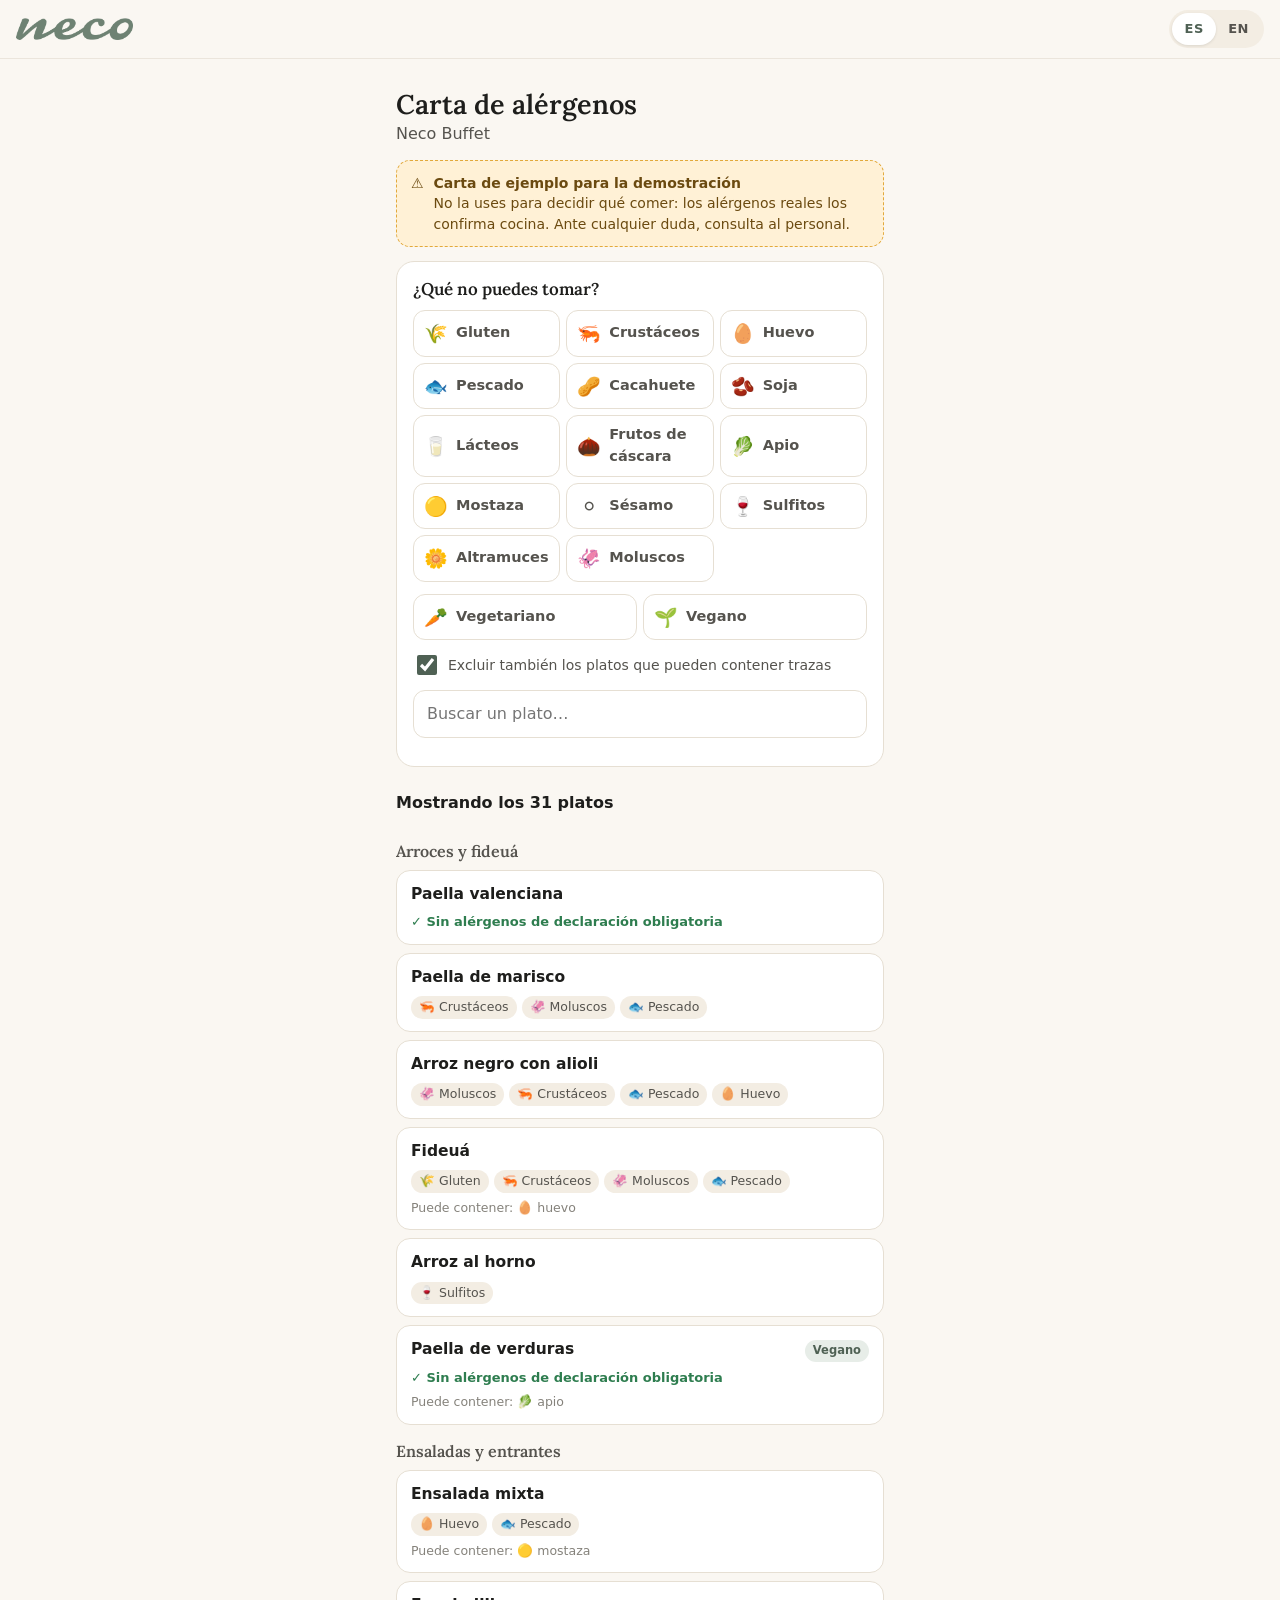
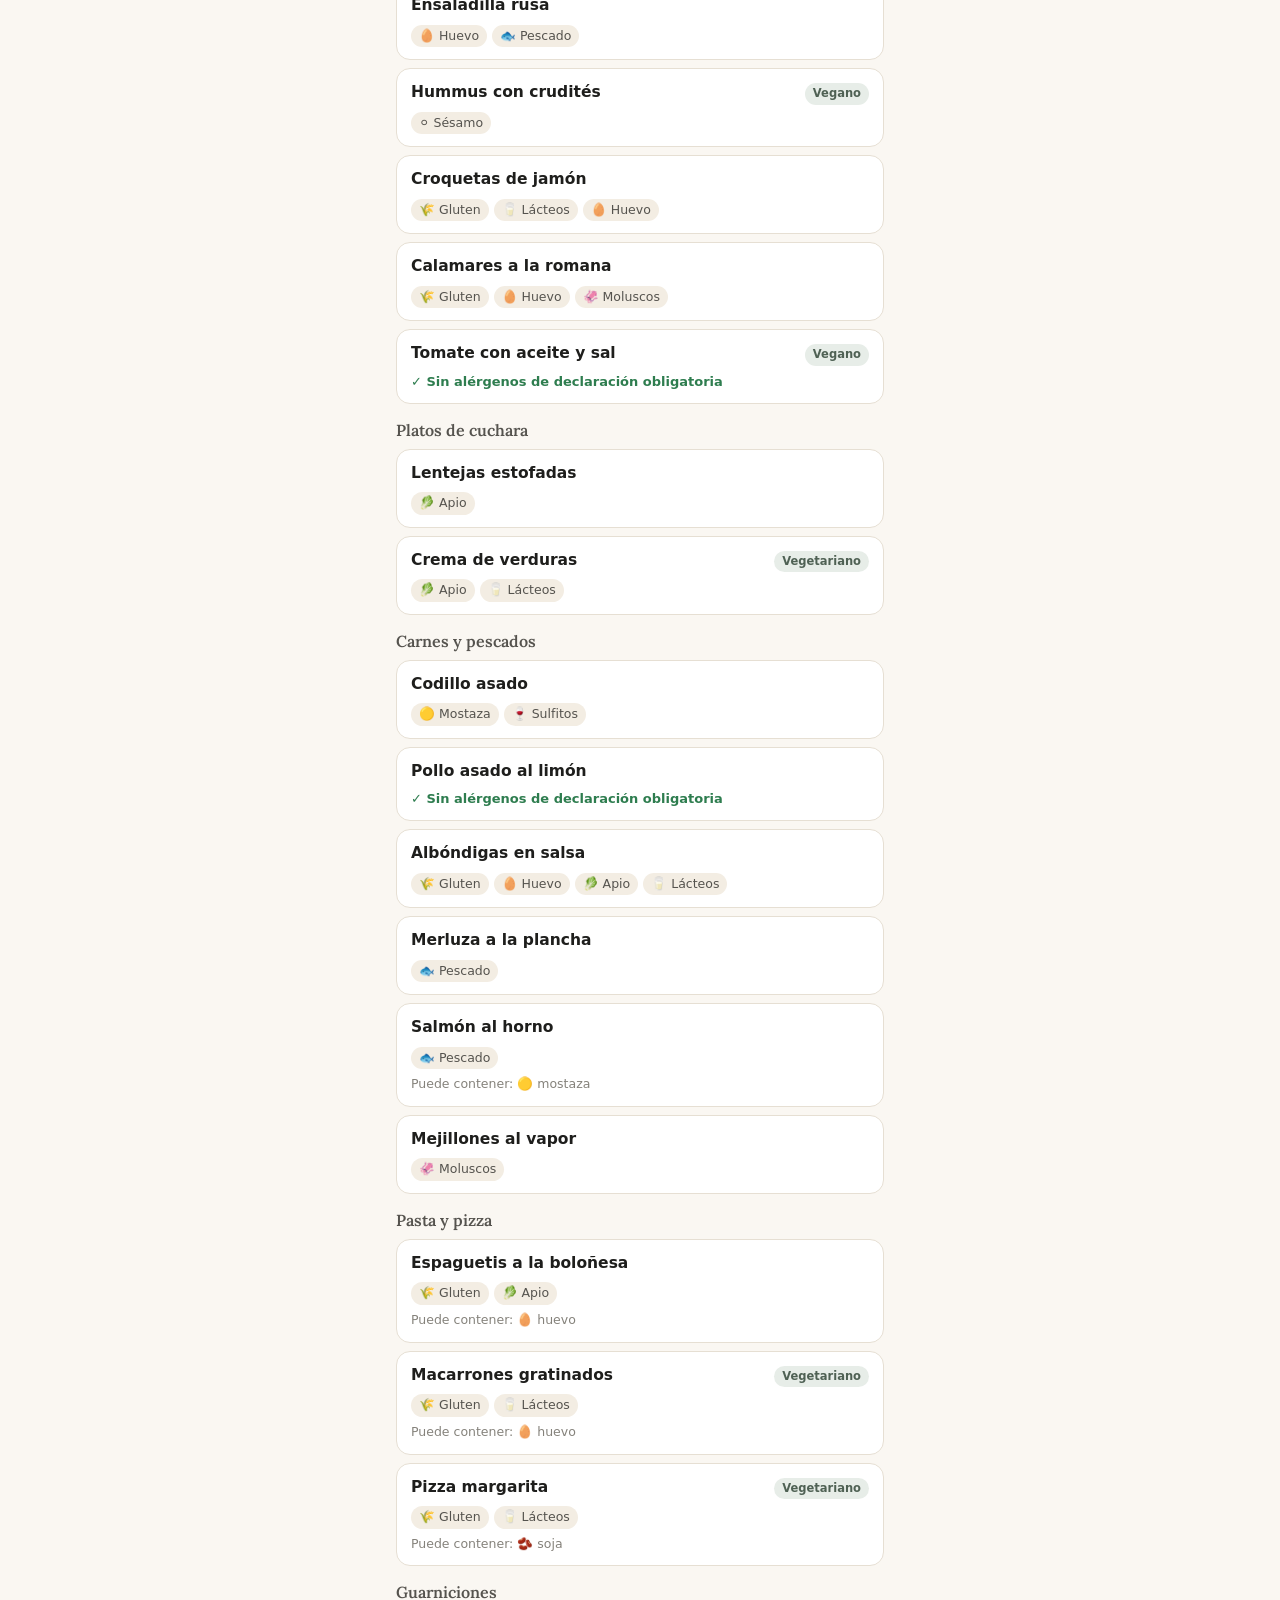
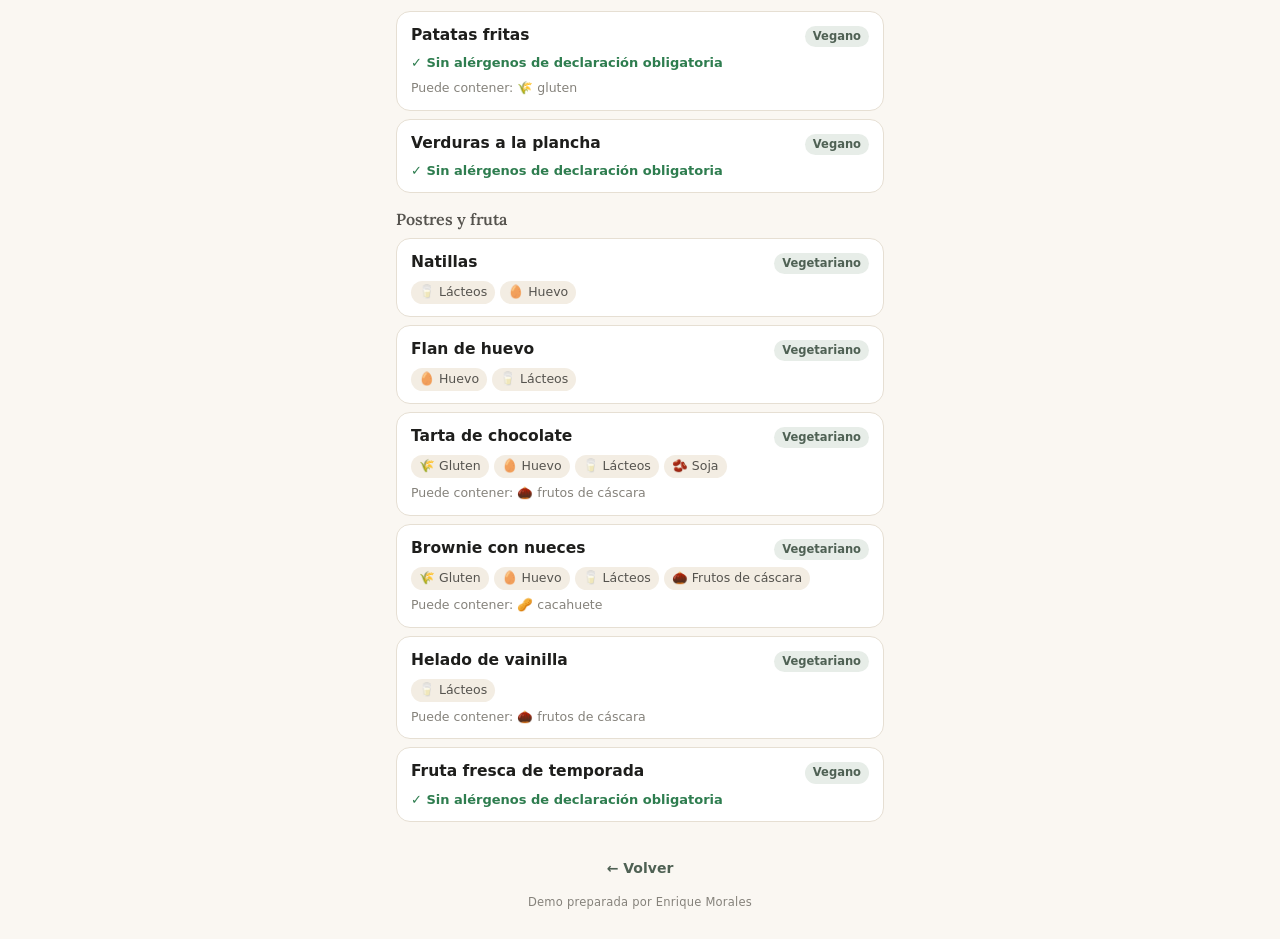
==== alergenos.html @ 59d9a333 "Panel KPI ampliado, contador real, informe mensual y carta de alérgenos - Panel: prioridades automát" ====
<!doctype html>
<html lang="es">
<head>
  <meta charset="utf-8">
  <meta name="viewport" content="width=device-width, initial-scale=1, viewport-fit=cover">
  <meta name="robots" content="noindex, nofollow">
  <meta name="color-scheme" content="light">
  <meta name="theme-color" content="#FAF7F2">
  <title>Neco Buffet · Alérgenos</title>
  <link rel="icon" type="image/png" href="img/favicon.png">
  <link rel="apple-touch-icon" href="img/apple-touch-icon.png">
  <link rel="preconnect" href="https://fonts.googleapis.com">
  <link rel="preconnect" href="https://fonts.gstatic.com" crossorigin>
  <link rel="stylesheet" href="https://fonts.googleapis.com/css2?family=Lora:ital,wght@0,500;0,600;1,500&display=swap">
  <link rel="stylesheet" href="css/estilos.css?v=10">
  <style>
    .al-cab h1 { font: 600 27px/1.15 var(--serif); margin: 6px 0 2px; }
    .al-cab p { margin: 0; color: var(--tinta-2); }
    .aviso-al { display: flex; gap: 10px; margin: 14px 0; padding: 12px 14px; border-radius: 14px; font-size: 14px; line-height: 1.45; }
    .aviso-al.ej { background: #FFF1D6; color: #6B4A10; border: 1.5px dashed #E2A93B; }
    .aviso-al.ok { background: var(--verde-claro); color: var(--verde-osc); }
    .aviso-al b { display: block; }
    .bloque-f { background: var(--papel); border: 1px solid var(--borde); border-radius: var(--radio); padding: 16px; margin-bottom: 14px; }
    .bloque-f h2 { font: 600 17px/1.3 var(--serif); margin: 0 0 10px; }
    .al-chips { display: grid; grid-template-columns: repeat(2, 1fr); gap: 6px; }
    .al-chip {
      display: flex; align-items: center; gap: 8px; min-height: 44px; padding: 8px 10px; border-radius: 12px;
      border: 1.5px solid var(--borde); background: var(--papel); font-size: 14.5px; font-weight: 600; color: var(--tinta-2); cursor: pointer; text-align: left;
    }
    .al-chip .ico { font-size: 19px; width: 24px; text-align: center; flex: none; }
    .al-chip[aria-pressed="true"] { background: #FBEDE6; border-color: var(--terracota); color: #8E3A1E; }
    .al-chip[aria-pressed="true"]::after { content: "✕"; margin-left: auto; font-size: 13px; }
    .dietas { display: flex; gap: 6px; margin-top: 12px; flex-wrap: wrap; }
    .dietas .al-chip { flex: 1; min-width: 130px; }
    .dietas .al-chip[aria-pressed="true"] { background: var(--verde-claro); border-color: var(--verde); color: var(--verde-osc); }
    .dietas .al-chip[aria-pressed="true"]::after { content: "✓"; }
    .opc { display: flex; align-items: center; gap: 8px; margin-top: 12px; font-size: 14px; color: var(--tinta-2); }
    .opc input { width: 20px; height: 20px; accent-color: var(--verde-osc); }
    .buscar { margin-top: 12px; }
    .resumen { position: sticky; top: 52px; z-index: 5; margin: 0 -16px 10px; padding: 10px 16px; background: rgba(250,247,242,.95); backdrop-filter: blur(8px); -webkit-backdrop-filter: blur(8px); font-weight: 700; display: flex; justify-content: space-between; align-items: center; gap: 10px; }
    .resumen button { border: 0; background: none; color: var(--verde-osc); font-weight: 700; font-size: 14px; cursor: pointer; padding: 6px 0; }
    .cat-al { margin: 16px 0 8px; font: 600 16px/1.3 var(--serif); color: var(--tinta-2); }
    .plato { background: var(--papel); border: 1px solid var(--borde); border-radius: 14px; padding: 12px 14px; margin-bottom: 8px; }
    .plato-cab { display: flex; justify-content: space-between; gap: 10px; align-items: baseline; }
    .plato-cab strong { font-size: 15.5px; }
    .dieta-tag { flex: none; font-size: 11.5px; font-weight: 700; padding: 2px 8px; border-radius: 999px; background: var(--verde-claro); color: var(--verde-osc); }
    .al-lista { display: flex; flex-wrap: wrap; gap: 5px; margin-top: 7px; }
    .al-lista span { display: inline-flex; align-items: center; gap: 4px; padding: 2px 8px; border-radius: 999px; background: var(--crema-2); font-size: 12.5px; color: var(--tinta-2); }
    .al-lista span.choca { background: #FBEDE6; color: #8E3A1E; font-weight: 700; }
    .sin-al { margin-top: 6px; font-size: 13px; color: var(--ok); font-weight: 600; }
    .trazas { margin-top: 6px; font-size: 12.5px; color: var(--tinta-3); }
    details.no-aptos { margin-top: 18px; }
    details.no-aptos summary { cursor: pointer; font-weight: 700; color: var(--tinta-2); padding: 10px 0; }
    details.no-aptos .plato { opacity: .75; }
    .motivo { margin-top: 5px; font-size: 13px; color: #8E3A1E; font-weight: 600; }
    .vacio { text-align: center; color: var(--tinta-3); padding: 20px; }
    @media (min-width: 560px) { .al-chips { grid-template-columns: repeat(3, 1fr); } }
  </style>
</head>
<body>
  <header class="barra">
    <a class="barra-logo" id="volver-logo" href="./" aria-label="Neco Buffet"><img src="img/logo-neco.png" alt="Neco Buffet" width="94" height="18"></a>
    <div class="idioma" role="group" aria-label="Idioma / Language">
      <button type="button" data-lang="es" aria-pressed="true">ES</button>
      <button type="button" data-lang="en" aria-pressed="false">EN</button>
    </div>
  </header>
  <main class="contenido" id="al"></main>
  <footer class="pie"><a id="volver" href="./"></a><p id="pie-texto"></p></footer>

  <script src="config.js?v=10"></script>
  <script src="js/comun.js?v=10"></script>
  <script src="js/carta.js?v=10"></script>
  <script>
  (function () {
    var C = window.CONFIG, K = window.CARTA, N = window.NECO;
    var p = new URLSearchParams(location.search);
    var localId = C.locales[p.get("local")] ? p.get("local") : null;
    var LS = "neco-alergenos";
    var T = {
      es: { titulo: "Carta de alérgenos", que: "¿Qué no puedes tomar?", dieta: "Dieta", veg: "Vegetariano", vegano: "Vegano",
        trazas: "Excluir también los platos que pueden contener trazas", buscar: "Buscar un plato…", aptos: "Puedes tomar {n} de {t} platos",
        todos: "Mostrando los {t} platos", limpiar: "Quitar filtros", noAptos: "No aptos para ti ({n})", contiene: "Contiene", puede: "Puede contener",
        sin: "Sin alérgenos de declaración obligatoria", motivo: "No apto: ", ejT: "Carta de ejemplo para la demostración",
        ejX: "No la uses para decidir qué comer: los alérgenos reales los confirma cocina. Ante cualquier duda, consulta al personal.",
        okT: "Revisada por cocina el {f}", okX: "La oferta del buffet cambia cada día. Ante cualquier duda, consulta al personal antes de servirte.",
        volver: "Volver", ninguno: "Ningún plato coincide con la búsqueda.", vegTag: "Vegetariano", veganoTag: "Vegano", dietaNo: "no es " },
      en: { titulo: "Allergen menu", que: "What can't you eat?", dieta: "Diet", veg: "Vegetarian", vegano: "Vegan",
        trazas: "Also exclude dishes that may contain traces", buscar: "Search a dish…", aptos: "You can have {n} of {t} dishes",
        todos: "Showing all {t} dishes", limpiar: "Clear filters", noAptos: "Not suitable for you ({n})", contiene: "Contains", puede: "May contain",
        sin: "No declarable allergens", motivo: "Not suitable: ", ejT: "Example menu for the demo",
        ejX: "Do not use it to decide what to eat: the kitchen confirms the real allergens. If in doubt, please ask our staff.",
        okT: "Checked by the kitchen on {f}", okX: "The buffet changes every day. If in doubt, please ask our staff before serving yourself.",
        volver: "Back", ninguno: "No dish matches your search.", vegTag: "Vegetarian", veganoTag: "Vegan", dietaNo: "not " },
    };
    var lang = p.get("lang") === "en" || p.get("lang") === "es" ? p.get("lang") : (function () { try { return localStorage.getItem("neco-lang") || "es"; } catch (e) { return "es"; } })();
    var sel = leer(), dieta = "", conTrazas = true, texto = "";
    function leer() { try { return JSON.parse(localStorage.getItem(LS) || "[]"); } catch (e) { return []; } }
    function guardar() { try { localStorage.setItem(LS, JSON.stringify(sel)); } catch (e) {} }
    function t(k, v) { return N.fmt(T[lang][k], v); }
    function nom(o) { return o[lang] || o.es; }
    function esc(s) { return String(s).replace(/[&<>"]/g, function (c) { return { "&": "&amp;", "<": "&lt;", ">": "&gt;", '"': "&quot;" }[c]; }); }

    var platos = K.platos.filter(function (x) { return !x.locales || !localId || x.locales.indexOf(localId) !== -1; });

    function motivo(x) {
      var choque = x.alergenos.filter(function (a) { return sel.indexOf(a) !== -1; });
      var tr = conTrazas ? x.trazas.filter(function (a) { return sel.indexOf(a) !== -1; }) : [];
      var m = [];
      if (choque.length) m.push(t("contiene") + " " + choque.map(function (a) { return nom(K.ALERGENOS[a]).toLowerCase(); }).join(", "));
      if (tr.length) m.push(t("puede").toLowerCase() + " " + tr.map(function (a) { return nom(K.ALERGENOS[a]).toLowerCase(); }).join(", "));
      if (dieta === "vegano" && x.dieta !== "vegano") m.push(t("dietaNo") + t("vegano").toLowerCase());
      if (dieta === "vegetariano" && !x.dieta) m.push(t("dietaNo") + t("veg").toLowerCase());
      return m;
    }

    function tarjeta(x, m) {
      var al = x.alergenos.map(function (a) {
        return '<span class="' + (sel.indexOf(a) !== -1 ? "choca" : "") + '" title="' + esc(nom(K.ALERGENOS[a])) + '">' + K.ALERGENOS[a].ico + ' ' + esc(nom(K.ALERGENOS[a])) + '</span>';
      }).join("");
      return '<div class="plato"><div class="plato-cab"><strong>' + esc(nom(x)) + '</strong>' +
        (x.dieta ? '<span class="dieta-tag">' + t(x.dieta === "vegano" ? "veganoTag" : "vegTag") + '</span>' : '') + '</div>' +
        (al ? '<div class="al-lista">' + al + '</div>' : '<div class="sin-al">✓ ' + t("sin") + '</div>') +
        (x.trazas.length ? '<div class="trazas">' + t("puede") + ': ' + x.trazas.map(function (a) { return K.ALERGENOS[a].ico + " " + nom(K.ALERGENOS[a]).toLowerCase(); }).join(", ") + '</div>' : '') +
        (m && m.length ? '<div class="motivo">' + t("motivo") + esc(m.join(" · ")) + '</div>' : '') + '</div>';
    }

    function renderLista() {
      var q = texto.trim().toLowerCase();
      var visibles = platos.filter(function (x) { return !q || nom(x).toLowerCase().indexOf(q) !== -1 || x.es.toLowerCase().indexOf(q) !== -1; });
      var aptos = visibles.filter(function (x) { return !motivo(x).length; });
      var no = visibles.filter(function (x) { return motivo(x).length; });
      var hayFiltro = sel.length || dieta;
      var html = '<div class="resumen" aria-live="polite"><span>' + (hayFiltro ? t("aptos", { n: aptos.length, t: visibles.length }) : t("todos", { t: visibles.length })) + '</span>' +
        (hayFiltro ? '<button type="button" id="limpiar">' + t("limpiar") + '</button>' : '') + '</div>';
      if (!visibles.length) html += '<p class="vacio">' + t("ninguno") + '</p>';
      Object.keys(K.CATEGORIAS).forEach(function (c) {
        var g = aptos.filter(function (x) { return x.cat === c; });
        if (g.length) html += '<h3 class="cat-al">' + esc(nom(K.CATEGORIAS[c])) + '</h3>' + g.map(function (x) { return tarjeta(x); }).join("");
      });
      if (no.length) html += '<details class="no-aptos"><summary>' + t("noAptos", { n: no.length }) + '</summary>' + no.map(function (x) { return tarjeta(x, motivo(x)); }).join("") + '</details>';
      document.getElementById("lista").innerHTML = html;
    }

    function render() {
      document.documentElement.lang = lang;
      document.querySelectorAll(".idioma button").forEach(function (b) { b.setAttribute("aria-pressed", String(b.getAttribute("data-lang") === lang)); });
      var l = localId ? C.locales[localId] : null, volver = localId ? "./?local=" + localId : "./";
      document.getElementById("volver").href = document.getElementById("volver-logo").href = volver;
      document.getElementById("volver").textContent = "← " + t("volver");
      document.getElementById("pie-texto").textContent = C.marca.pie;
      document.title = (l ? l.nombre : C.marca.nombre) + " · " + t("titulo");
      var aviso = K.revisada
        ? '<div class="aviso-al ok"><span>✓</span><div><b>' + t("okT", { f: N.fechaDeIso(K.revisada).toLocaleDateString(lang === "en" ? "en-GB" : "es-ES") }) + '</b>' + t("okX") + '</div></div>'
        : '<div class="aviso-al ej"><span>⚠</span><div><b>' + t("ejT") + '</b>' + t("ejX") + '</div></div>';
      document.getElementById("al").innerHTML =
        '<div class="al-cab"><h1>' + t("titulo") + '</h1><p>' + esc(l ? l.nombre : C.marca.nombre) + '</p></div>' + aviso +
        '<section class="bloque-f"><h2>' + t("que") + '</h2><div class="al-chips">' +
          Object.keys(K.ALERGENOS).map(function (a) {
            return '<button type="button" class="al-chip" data-al="' + a + '" aria-pressed="' + (sel.indexOf(a) !== -1) + '"><span class="ico" aria-hidden="true">' + K.ALERGENOS[a].ico + '</span>' + esc(nom(K.ALERGENOS[a])) + '</button>';
          }).join("") + '</div>' +
          '<div class="dietas" role="group" aria-label="' + t("dieta") + '">' +
            '<button type="button" class="al-chip" data-dieta="vegetariano" aria-pressed="' + (dieta === "vegetariano") + '"><span class="ico">🥕</span>' + t("veg") + '</button>' +
            '<button type="button" class="al-chip" data-dieta="vegano" aria-pressed="' + (dieta === "vegano") + '"><span class="ico">🌱</span>' + t("vegano") + '</button></div>' +
          '<label class="opc"><input type="checkbox" id="trazas"' + (conTrazas ? " checked" : "") + '>' + t("trazas") + '</label>' +
          '<label class="campo buscar"><input type="search" id="buscar" placeholder="' + t("buscar") + '" value="' + esc(texto) + '"></label>' +
        '</section><div id="lista"></div>';
      renderLista();
    }

    document.addEventListener("click", function (e) {
      var a = e.target.closest("[data-al]"), d = e.target.closest("[data-dieta]"), lg = e.target.closest("[data-lang]");
      if (a) {
        var k = a.getAttribute("data-al"), i = sel.indexOf(k);
        if (i === -1) sel.push(k); else sel.splice(i, 1);
        a.setAttribute("aria-pressed", String(i === -1)); guardar(); renderLista();
      } else if (d) {
        dieta = dieta === d.getAttribute("data-dieta") ? "" : d.getAttribute("data-dieta");
        document.querySelectorAll("[data-dieta]").forEach(function (b) { b.setAttribute("aria-pressed", String(b.getAttribute("data-dieta") === dieta)); });
        renderLista();
      } else if (e.target.id === "limpiar") {
        sel = []; dieta = ""; guardar(); render();
      } else if (lg && lg.getAttribute("data-lang") !== lang) {
        lang = lg.getAttribute("data-lang");
        try { localStorage.setItem("neco-lang", lang); } catch (err) {}
        render();
      }
    });
    document.addEventListener("input", function (e) {
      if (e.target.id === "buscar") { texto = e.target.value; renderLista(); }
      if (e.target.id === "trazas") { conTrazas = e.target.checked; renderLista(); }
    });
    render();
  })();
  </script>
</body>
</html>
---- css/estilos.css ----
/* Neco Buffet · página de destino (mobile-first) */
:root {
  --verde: #6E8273;
  --verde-osc: #4F6154;
  --verde-claro: #E7EDE8;
  --crema: #FAF7F2;
  --crema-2: #F3EDE3;
  --papel: #FFFFFF;
  --tinta: #1E1E1C;
  --tinta-2: #55534E;
  --tinta-3: #85827B;
  --borde: #E6DFD3;
  --terracota: #C8623E;
  --terracota-claro: #FBEDE6;
  --oro: #F2B01E;
  --ok: #2E7D4F;
  --aviso: #A3561B;
  --aviso-fondo: #FDF1E3;
  --radio: 18px;
  --sombra: 0 1px 2px rgba(40, 30, 10, .06), 0 8px 24px rgba(40, 30, 10, .08);
  --serif: "Lora", Georgia, "Times New Roman", serif;
  --sans: system-ui, -apple-system, "Segoe UI", Roboto, "Helvetica Neue", Arial, sans-serif;
}

* { box-sizing: border-box; }
html { -webkit-text-size-adjust: 100%; }
body {
  margin: 0;
  background: var(--crema);
  color: var(--tinta);
  font: 16px/1.5 var(--sans);
  -webkit-font-smoothing: antialiased;
}
img { display: block; max-width: 100%; }
a { color: inherit; }
button, input, select, textarea { font: inherit; color: inherit; }
[hidden] { display: none !important; }

/* ---------- barra superior ---------- */
.barra {
  position: sticky; top: 0; z-index: 10;
  display: flex; align-items: center; justify-content: space-between;
  padding: 10px 16px; padding-top: max(10px, env(safe-area-inset-top));
  background: rgba(250, 247, 242, .92);
  backdrop-filter: saturate(1.4) blur(10px);
  -webkit-backdrop-filter: saturate(1.4) blur(10px);
  border-bottom: 1px solid rgba(230, 223, 211, .7);
}
.barra-logo img { height: 22px; width: auto; }
.idioma { display: flex; background: var(--crema-2); border-radius: 999px; padding: 3px; }
.idioma button {
  border: 0; background: none; padding: 6px 12px; border-radius: 999px;
  font-size: 13px; font-weight: 600; letter-spacing: .04em; color: var(--tinta-2); cursor: pointer;
  min-width: 44px; min-height: 32px;
}
.idioma button[aria-pressed="true"] { background: var(--papel); color: var(--verde-osc); box-shadow: 0 1px 3px rgba(0,0,0,.1); }

.contenido { max-width: 520px; margin: 0 auto; padding: 14px 16px 8px; }

/* ---------- cabecera del local ---------- */
.hero {
  position: relative; overflow: hidden; border-radius: 22px;
  aspect-ratio: 16 / 11; background: var(--verde) center / cover no-repeat;
  color: #fff; box-shadow: var(--sombra);
}
.hero::after {
  content: ""; position: absolute; inset: 0;
  background: linear-gradient(180deg, rgba(20, 24, 20, 0) 30%, rgba(20, 24, 20, .78) 100%);
}
.hero-texto { position: absolute; left: 18px; right: 18px; bottom: 50px; z-index: 1; }
.hero-pre { font-size: 14px; opacity: .9; margin: 0; }
.hero h1 {
  font: 600 28px/1.15 var(--serif); margin: 2px 0 6px; letter-spacing: -.01em;
  text-shadow: 0 1px 12px rgba(0, 0, 0, .25);
}
.chips { display: flex; flex-wrap: wrap; gap: 6px; }
.chip {
  display: inline-flex; align-items: center; gap: 6px;
  padding: 4px 10px; border-radius: 999px; font-size: 13px; font-weight: 600;
  background: rgba(255, 255, 255, .18); backdrop-filter: blur(6px); -webkit-backdrop-filter: blur(6px);
  border: 1px solid rgba(255, 255, 255, .25);
}
.chip .punto { width: 8px; height: 8px; border-radius: 50%; background: #9BE3B0; box-shadow: 0 0 0 3px rgba(155, 227, 176, .25); }
.chip.cerrado .punto { background: #F3B59C; box-shadow: 0 0 0 3px rgba(243, 181, 156, .25); }

/* ---------- tarjeta principal: reseña ---------- */
.resena {
  position: relative; z-index: 2;
  margin: -36px 10px 0; padding: 20px 18px 18px;
  background: var(--papel); border-radius: var(--radio); box-shadow: var(--sombra);
  text-align: center;
}
.estrellas { display: flex; justify-content: center; gap: 4px; margin-bottom: 6px; }
.estrellas svg { width: 22px; height: 22px; fill: var(--oro); }
.resena h2 { font: 600 22px/1.2 var(--serif); margin: 0 0 6px; }
.resena p { margin: 0 0 16px; color: var(--tinta-2); font-size: 15px; }

.boton-google {
  display: flex; align-items: center; justify-content: center; gap: 12px;
  width: 100%; min-height: 64px; padding: 12px 18px;
  background: var(--verde-osc); color: #fff; text-decoration: none;
  border-radius: 16px; font-size: 18px; font-weight: 700; letter-spacing: .005em;
  box-shadow: 0 6px 16px rgba(79, 97, 84, .35), inset 0 -2px 0 rgba(0, 0, 0, .15);
  transition: transform .12s ease, box-shadow .12s ease;
  -webkit-tap-highlight-color: transparent;
}
.boton-google:active { transform: translateY(1px) scale(.99); box-shadow: 0 3px 10px rgba(79, 97, 84, .35); }
.boton-google .g {
  flex: none; width: 36px; height: 36px; border-radius: 50%; background: #fff;
  display: grid; place-items: center;
}
.boton-google .g svg { width: 20px; height: 20px; }
.resena .aviso-enlace { margin: 10px 0 0; font-size: 12.5px; color: var(--tinta-3); }

/* ---------- lista de accesos secundarios ---------- */
.accesos {
  margin: 18px 0 0; background: var(--papel); border-radius: var(--radio);
  box-shadow: 0 1px 2px rgba(40, 30, 10, .05); border: 1px solid var(--borde); overflow: hidden;
}
.acceso { border-top: 1px solid var(--borde); }
.acceso:first-child { border-top: 0; }
.acceso > summary, .acceso > a.fila {
  display: flex; align-items: center; gap: 14px;
  min-height: 72px; padding: 12px 16px; cursor: pointer; list-style: none;
  text-decoration: none; -webkit-tap-highlight-color: transparent;
}
.acceso > summary::-webkit-details-marker { display: none; }
.acceso > summary:active, .acceso > a.fila:active { background: var(--crema); }
.icono {
  flex: none; width: 44px; height: 44px; border-radius: 14px;
  display: grid; place-items: center; background: var(--verde-claro); color: var(--verde-osc);
}
.icono svg { width: 22px; height: 22px; fill: none; stroke: currentColor; stroke-width: 1.8; stroke-linecap: round; stroke-linejoin: round; }
.icono.terracota { background: var(--terracota-claro); color: var(--terracota); }
.fila-texto { flex: 1; min-width: 0; }
.fila-texto strong { display: block; font-size: 16px; font-weight: 650; line-height: 1.3; }
.fila-texto span { display: block; font-size: 13.5px; color: var(--tinta-3); line-height: 1.35; margin-top: 1px; }
.chevron { flex: none; width: 20px; height: 20px; color: var(--tinta-3); transition: transform .2s ease; }
.chevron svg { width: 20px; height: 20px; fill: none; stroke: currentColor; stroke-width: 2; stroke-linecap: round; stroke-linejoin: round; }
details[open] > summary .chevron { transform: rotate(90deg); }
.miniplatos { display: flex; flex: none; }
.miniplatos img {
  width: 38px; height: 38px; border-radius: 50%; object-fit: cover;
  border: 2px solid var(--papel); margin-left: -12px; background: var(--crema-2);
}
.miniplatos img:first-child { margin-left: 0; }

.panel-interior { padding: 2px 16px 18px; animation: aparecer .22s ease; }
@keyframes aparecer { from { opacity: 0; transform: translateY(-4px); } to { opacity: 1; transform: none; } }
.panel-interior > p { margin: 0 0 12px; color: var(--tinta-2); font-size: 15px; }
.nota-suave {
  display: flex; gap: 10px; align-items: flex-start;
  padding: 12px 14px; border-radius: 12px; background: var(--crema); color: var(--tinta-2); font-size: 14px;
}

/* ---------- formularios ---------- */
.campo { display: block; margin-bottom: 12px; }
.campo > span { display: block; font-size: 13.5px; font-weight: 600; color: var(--tinta-2); margin-bottom: 5px; }
.campo input, .campo select, .campo textarea {
  width: 100%; min-height: 48px; padding: 11px 13px;
  border: 1.5px solid var(--borde); border-radius: 12px; background: var(--papel);
  font-size: 16px; /* evita el zoom automático en iOS */
  appearance: none; -webkit-appearance: none;
}
.campo select {
  background-image: url("data:image/svg+xml,%3Csvg xmlns='http://www.w3.org/2000/svg' width='12' height='8' viewBox='0 0 12 8'%3E%3Cpath d='M1 1.5l5 5 5-5' fill='none' stroke='%2385827B' stroke-width='2' stroke-linecap='round'/%3E%3C/svg%3E");
  background-repeat: no-repeat; background-position: right 14px center; padding-right: 38px;
}
.campo textarea { min-height: 104px; resize: vertical; }
.campo input:focus, .campo select:focus, .campo textarea:focus, .paso button:focus-visible {
  outline: none; border-color: var(--verde); box-shadow: 0 0 0 3px rgba(110, 130, 115, .22);
}
.dos { display: grid; grid-template-columns: 1fr 1fr; gap: 10px; }

.segmentado { display: flex; background: var(--crema-2); border-radius: 12px; padding: 4px; gap: 4px; }
.segmentado button {
  flex: 1; min-height: 42px; border: 0; border-radius: 9px; background: none;
  font-weight: 600; color: var(--tinta-2); cursor: pointer;
}
.segmentado button[aria-pressed="true"] { background: var(--papel); color: var(--verde-osc); box-shadow: 0 1px 3px rgba(0,0,0,.1); }

.contadores { border: 1.5px solid var(--borde); border-radius: 14px; margin-bottom: 12px; }
.contador { display: flex; align-items: center; gap: 10px; padding: 10px 12px; border-top: 1px solid var(--borde); }
.contador:first-child { border-top: 0; }
.contador > span { flex: 1; font-size: 15px; font-weight: 600; }
.contador small { display: block; font-weight: 400; color: var(--tinta-3); font-size: 13px; }
.paso { display: flex; align-items: center; gap: 4px; }
.paso button {
  width: 40px; height: 40px; border-radius: 50%; border: 1.5px solid var(--borde);
  background: var(--papel); font-size: 20px; line-height: 1; color: var(--verde-osc); cursor: pointer;
}
.paso button:disabled { opacity: .35; cursor: default; }
.paso output { min-width: 34px; text-align: center; font-weight: 700; font-size: 17px; font-variant-numeric: tabular-nums; }

.boton {
  display: flex; align-items: center; justify-content: center; gap: 8px;
  width: 100%; min-height: 54px; padding: 12px 18px; border: 0; border-radius: 14px;
  background: var(--verde-osc); color: #fff; font-size: 16.5px; font-weight: 700; cursor: pointer;
  text-decoration: none;
}
.boton:disabled { background: #B9BFB7; cursor: not-allowed; }
.boton.secundario { background: var(--crema-2); color: var(--tinta); }
.boton.terracota { background: var(--terracota); }
.boton.wa { background: #128C7E; }
.boton svg { width: 22px; height: 22px; fill: currentColor; flex: none; }
.cats { display: flex; flex-wrap: wrap; gap: 6px; }
.cats button {
  min-height: 36px; padding: 6px 12px; border-radius: 999px; border: 1.5px solid var(--borde);
  background: var(--papel); font-size: 14px; font-weight: 600; color: var(--tinta-2); cursor: pointer;
}
.cats button[aria-pressed="true"] { background: var(--terracota-claro); border-color: var(--terracota); color: var(--terracota); }
.pista { margin: 8px 0 0; font-size: 12.5px; color: var(--tinta-3); text-align: center; }
.reabrir { margin: 12px auto 0; max-width: 300px; }
.burbuja-cont { padding: 14px; background: #ECE5DD; }
.burbuja {
  position: relative; max-width: 92%; margin-left: auto; padding: 8px 10px 18px; border-radius: 10px 0 10px 10px;
  background: #D9FDD3; color: #111B21; font-size: 14px; line-height: 1.4; white-space: pre-wrap; overflow-wrap: anywhere;
  box-shadow: 0 1px .5px rgba(11, 20, 26, .13);
}
.burbuja time { position: absolute; right: 8px; bottom: 3px; font-size: 11px; color: #667781; }

/* ---------- presupuesto ---------- */
.presupuesto {
  margin: 4px 0 12px; padding: 16px; border-radius: 14px;
  background: linear-gradient(180deg, #FFF8EF, #FBEFE2); border: 1px solid #F0DCC4;
}
.presupuesto h3 { margin: 0 0 8px; font: 600 17px/1.3 var(--serif); }
.presupuesto .tarifa { font-size: 13.5px; color: var(--aviso); font-weight: 600; margin: 0 0 8px; }
.linea { display: flex; justify-content: space-between; gap: 10px; font-size: 14.5px; padding: 4px 0; font-variant-numeric: tabular-nums; }
.linea span:first-child { color: var(--tinta-2); }
.total { display: flex; justify-content: space-between; align-items: baseline; border-top: 1px dashed #E2C9AC; margin-top: 8px; padding-top: 10px; }
.total span { font-weight: 600; }
.total strong { font-size: 26px; font-weight: 750; color: var(--tinta); }
.presupuesto small { display: block; margin-top: 8px; font-size: 12.5px; color: var(--tinta-3); line-height: 1.4; }
.alerta {
  padding: 12px 14px; border-radius: 12px; font-size: 14px; margin-bottom: 12px;
  background: var(--aviso-fondo); color: var(--aviso); border: 1px solid #F3D9BC;
}
.alerta.info { background: var(--verde-claro); color: var(--verde-osc); border-color: #D2DDD4; }
.alerta button {
  display: inline-block; margin-top: 8px; border: 0; background: var(--verde-osc); color: #fff;
  border-radius: 999px; padding: 6px 14px; font-weight: 600; font-size: 13.5px; cursor: pointer;
}

/* ---------- confirmación + ficha demo ---------- */
.ok { text-align: center; padding: 6px 4px 14px; }
.ok .check {
  width: 54px; height: 54px; border-radius: 50%; margin: 0 auto 10px; display: grid; place-items: center;
  background: var(--verde-claro); color: var(--ok);
}
.ok .check svg { width: 28px; height: 28px; fill: none; stroke: currentColor; stroke-width: 2.4; stroke-linecap: round; stroke-linejoin: round; }
.ok h3 { margin: 0 0 4px; font: 600 20px/1.25 var(--serif); }
.ok p { margin: 0; color: var(--tinta-2); font-size: 15px; }
.ficha {
  margin-top: 6px; border: 1.5px dashed #C9C1B3; border-radius: 14px; background: #FDFCFA; overflow: hidden;
}
.ficha-cab {
  padding: 8px 14px; background: repeating-linear-gradient(135deg, #F6F1E8 0 8px, #F1EBDF 8px 16px);
  font-size: 11.5px; font-weight: 700; letter-spacing: .06em; text-transform: uppercase; color: var(--tinta-3);
}
.ficha-cuerpo { padding: 12px 14px 14px; }
.ficha-titulo { display: flex; align-items: center; gap: 8px; font-weight: 700; margin-bottom: 8px; }
.ficha-titulo .etq { font-size: 11px; font-weight: 700; padding: 2px 8px; border-radius: 999px; background: var(--terracota-claro); color: var(--terracota); }
.ficha dl { margin: 0; display: grid; grid-template-columns: auto 1fr; gap: 5px 12px; font-size: 14px; }
.ficha dt { color: var(--tinta-3); }
.ficha dd { margin: 0; font-weight: 550; overflow-wrap: anywhere; }
.ficha .mensaje { margin-top: 10px; padding: 10px 12px; background: var(--crema); border-radius: 10px; font-size: 14px; white-space: pre-wrap; }

/* ---------- horario ---------- */
.horario { width: 100%; border-collapse: collapse; font-size: 14.5px; margin-bottom: 10px; }
.horario td { padding: 7px 0; border-top: 1px solid var(--borde); vertical-align: top; }
.horario tr:first-child td { border-top: 0; }
.horario td:last-child { text-align: right; font-variant-numeric: tabular-nums; color: var(--tinta-2); }
.horario tr.hoy td { font-weight: 700; color: var(--tinta); }
.horario tr.hoy td:first-child::after { content: " ●"; color: var(--verde); font-size: 10px; vertical-align: 2px; }
.direccion { display: flex; gap: 10px; align-items: center; margin: 12px 0; font-size: 14.5px; color: var(--tinta-2); }

/* ---------- redes ---------- */
.redes { margin: 22px 0 6px; text-align: center; }
.redes h2 { font: 500 italic 17px/1.3 var(--serif); color: var(--tinta-2); margin: 0 0 10px; }
.redes-lista { display: flex; justify-content: center; gap: 12px; }
.redes a {
  width: 52px; height: 52px; border-radius: 50%; display: grid; place-items: center;
  background: var(--papel); border: 1px solid var(--borde); color: var(--verde-osc);
}
.redes svg { width: 22px; height: 22px; fill: currentColor; }

/* ---------- selector de local ---------- */
.selector h1 { font: 600 28px/1.2 var(--serif); margin: 8px 0 2px; }
.selector > p { margin: 0 0 16px; color: var(--tinta-2); }
.tarjetas { display: grid; gap: 12px; }
.tarjeta {
  display: grid; grid-template-columns: 112px 1fr; gap: 0; text-decoration: none;
  background: var(--papel); border-radius: var(--radio); overflow: hidden; border: 1px solid var(--borde);
  box-shadow: 0 1px 2px rgba(40, 30, 10, .05); min-height: 104px;
}
.tarjeta img { width: 100%; height: 100%; object-fit: cover; }
.tarjeta div { padding: 12px 14px; display: flex; flex-direction: column; justify-content: center; gap: 2px; }
.tarjeta strong { font: 600 17px/1.25 var(--serif); }
.tarjeta span { font-size: 13.5px; color: var(--tinta-3); }
.tarjeta em { font-style: normal; font-size: 12.5px; font-weight: 600; color: var(--ok); margin-top: 4px; }
.tarjeta em.cerrado { color: var(--aviso); }
.platos-deco { display: flex; justify-content: center; gap: 0; margin: 24px 0 4px; }
.platos-deco img { width: 64px; height: 64px; margin-left: -14px; filter: drop-shadow(0 4px 8px rgba(0,0,0,.12)); }
.platos-deco img:first-child { margin-left: 0; }

/* ---------- pie ---------- */
.pie { max-width: 520px; margin: 0 auto; padding: 18px 16px calc(28px + env(safe-area-inset-bottom)); text-align: center; }
.pie a { font-size: 14px; color: var(--verde-osc); font-weight: 600; text-decoration: none; }
.pie p { margin: 14px 0 0; font-size: 11.5px; color: var(--tinta-3); letter-spacing: .02em; }

@media (min-width: 600px) {
  .contenido { padding-top: 24px; }
  .hero h1 { font-size: 32px; }
}
@media (prefers-reduced-motion: reduce) {
  * { animation: none !important; transition: none !important; }
}
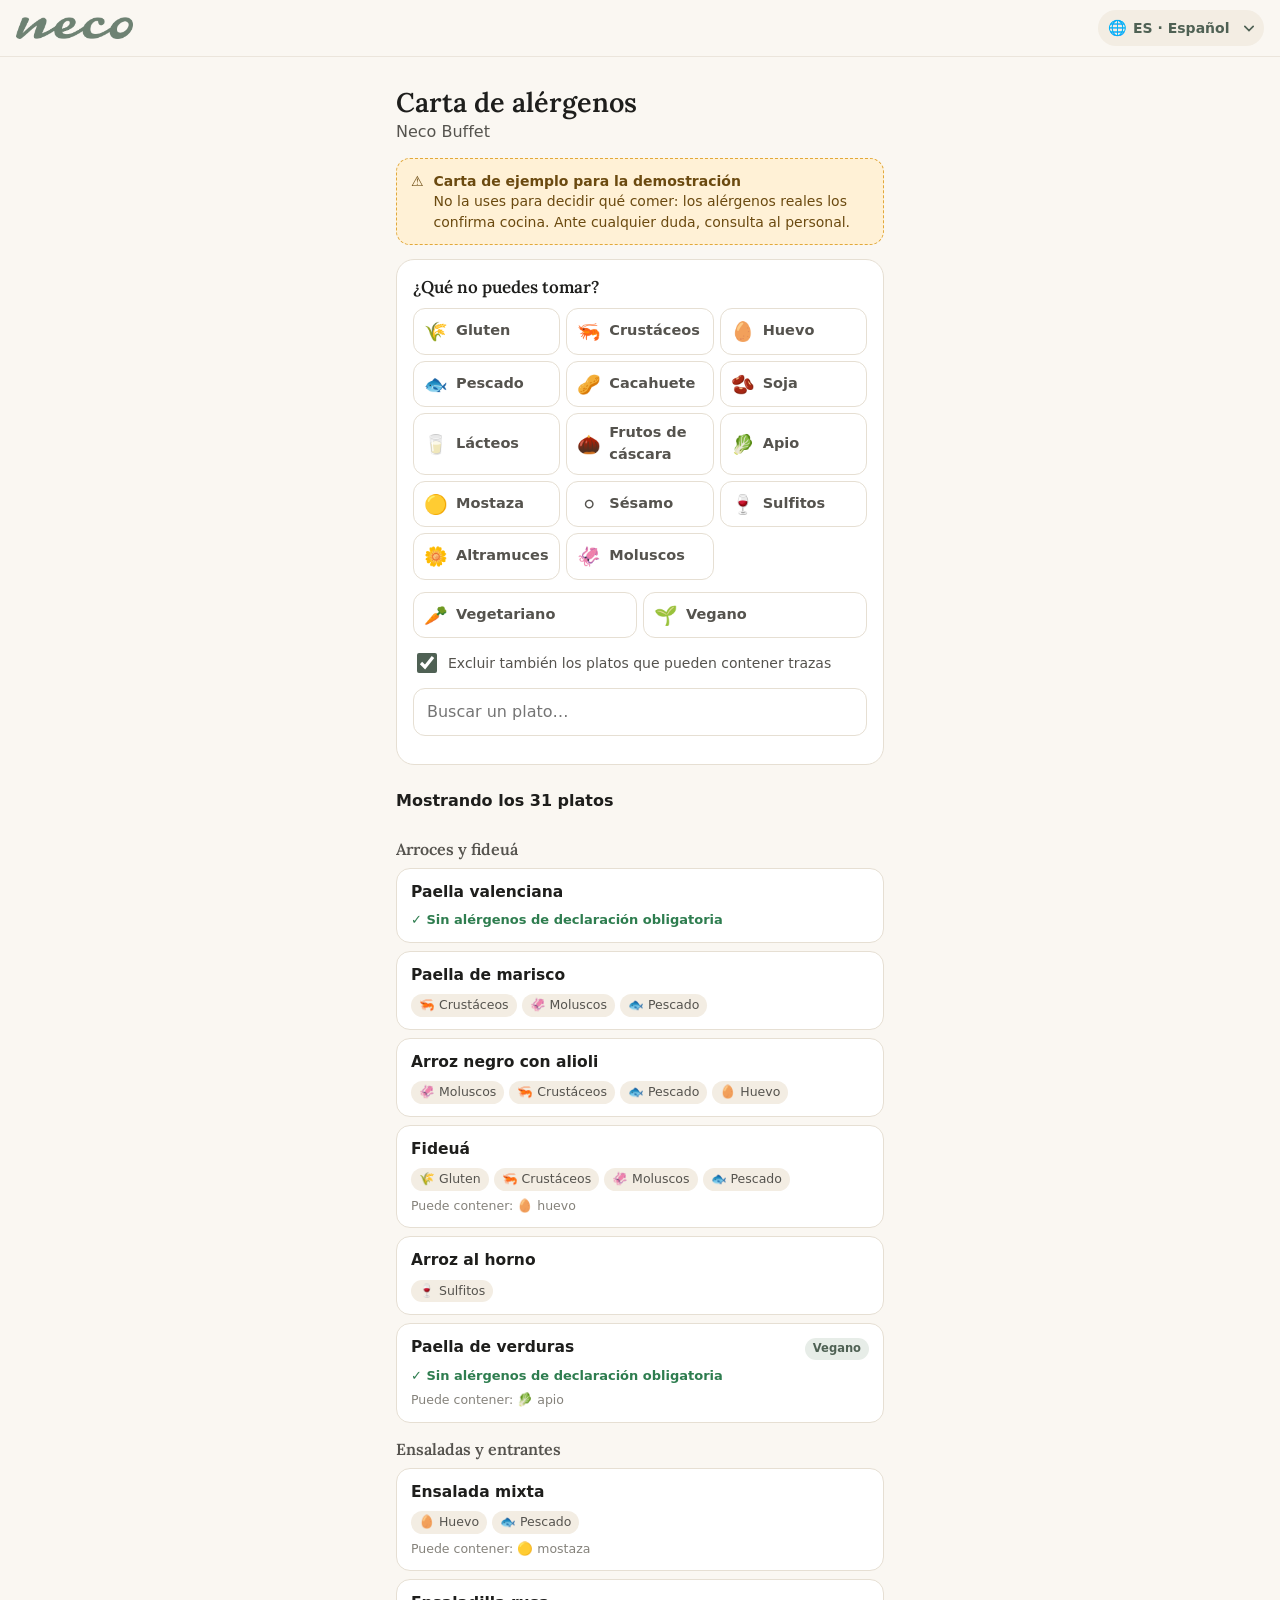
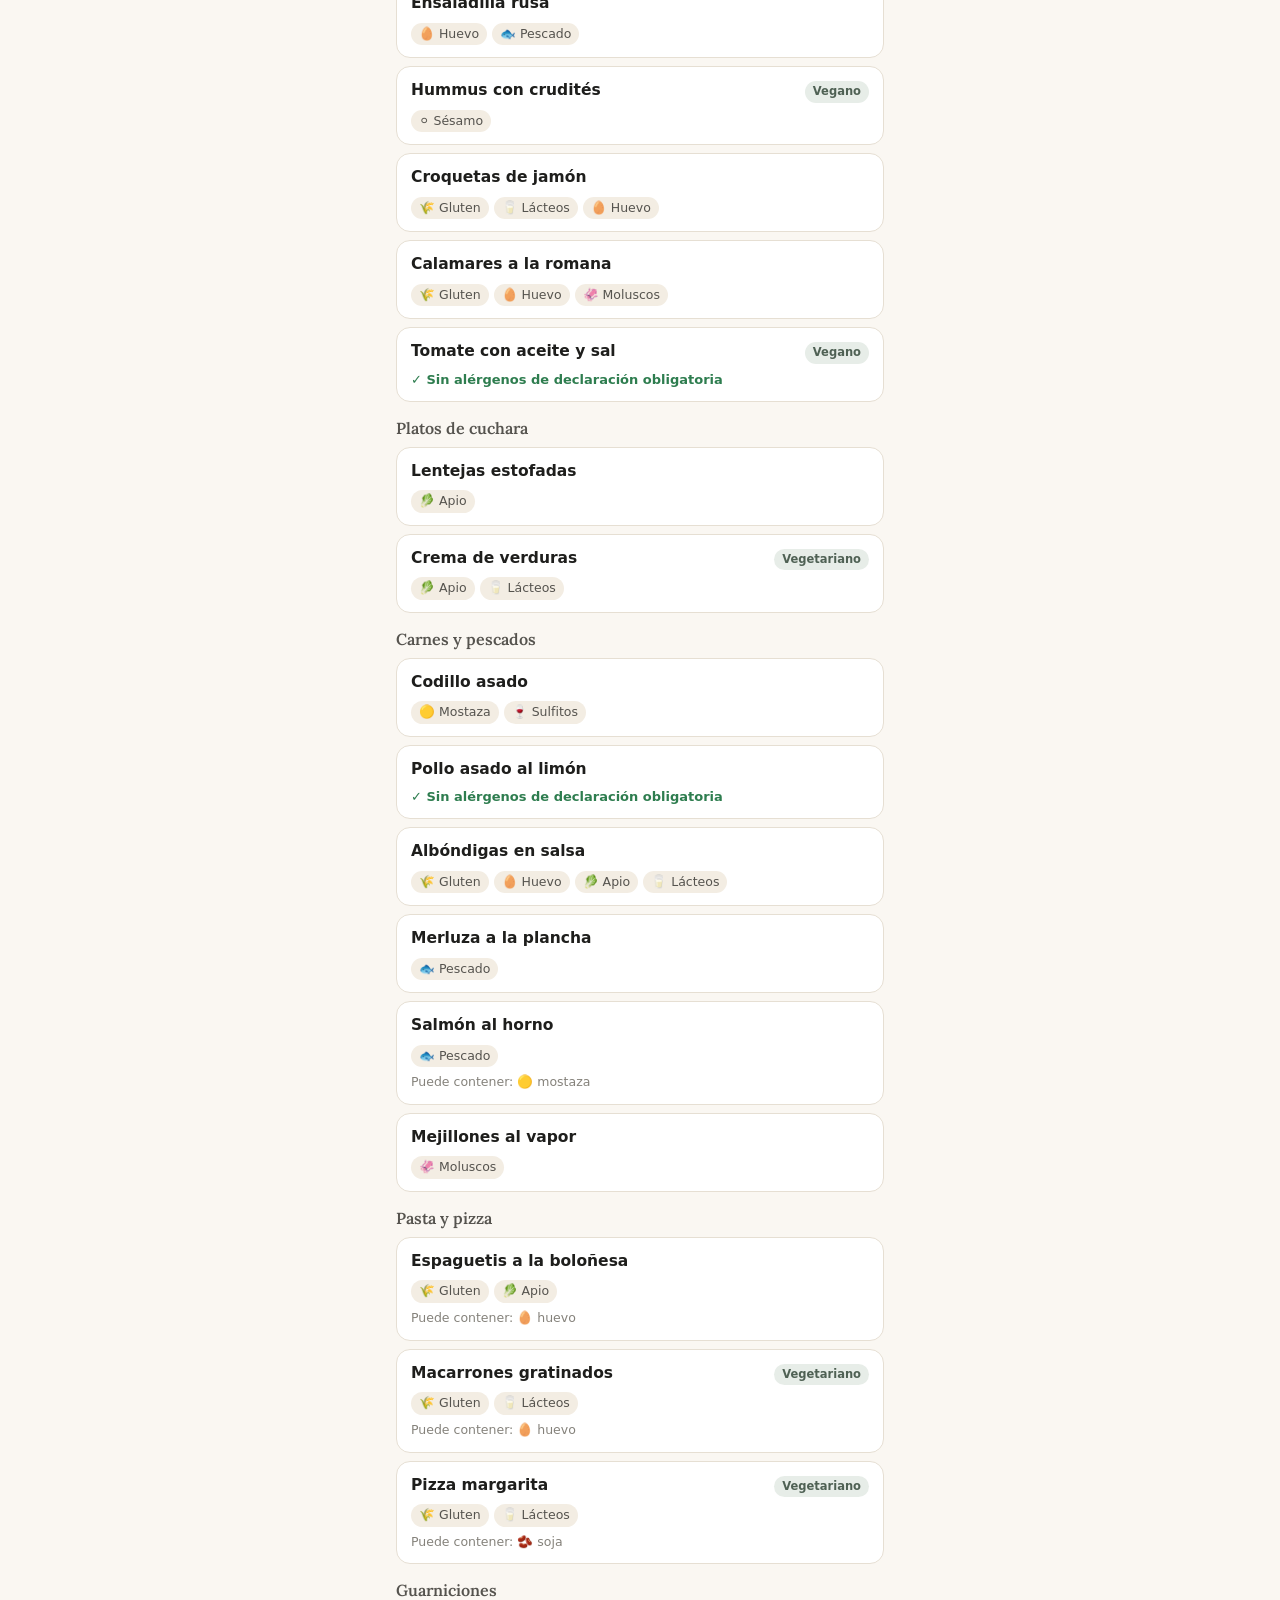
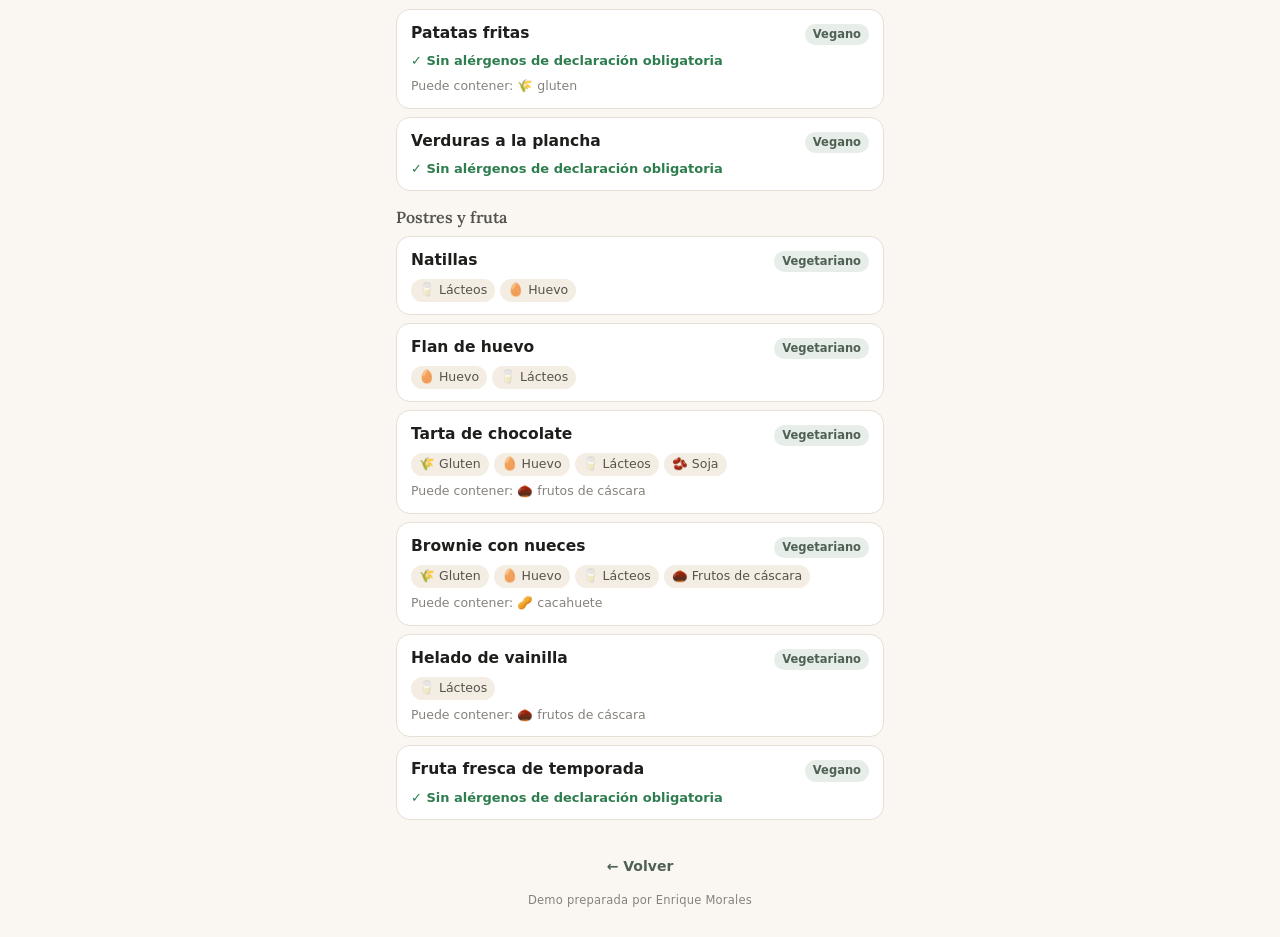
==== commit 366657de: "Seis idiomas, kit de impresión completo y ajustes del expositor - Página del cliente y carta de alér" ====
--- a/alergenos.html
+++ b/alergenos.html
@@ -12,7 +12,7 @@
   <link rel="preconnect" href="https://fonts.googleapis.com">
   <link rel="preconnect" href="https://fonts.gstatic.com" crossorigin>
   <link rel="stylesheet" href="https://fonts.googleapis.com/css2?family=Lora:ital,wght@0,500;0,600;1,500&display=swap">
-  <link rel="stylesheet" href="css/estilos.css?v=10">
+  <link rel="stylesheet" href="css/estilos.css?v=15">
   <style>
     .al-cab h1 { font: 600 27px/1.15 var(--serif); margin: 6px 0 2px; }
     .al-cab p { margin: 0; color: var(--tinta-2); }
@@ -60,17 +60,15 @@
 <body>
   <header class="barra">
     <a class="barra-logo" id="volver-logo" href="./" aria-label="Neco Buffet"><img src="img/logo-neco.png" alt="Neco Buffet" width="94" height="18"></a>
-    <div class="idioma" role="group" aria-label="Idioma / Language">
-      <button type="button" data-lang="es" aria-pressed="true">ES</button>
-      <button type="button" data-lang="en" aria-pressed="false">EN</button>
-    </div>
+    <label class="idioma-sel"><span class="sr">Idioma / Language</span><span aria-hidden="true">🌐</span><select id="idioma"></select></label>
   </header>
   <main class="contenido" id="al"></main>
   <footer class="pie"><a id="volver" href="./"></a><p id="pie-texto"></p></footer>
 
-  <script src="config.js?v=10"></script>
-  <script src="js/comun.js?v=10"></script>
-  <script src="js/carta.js?v=10"></script>
+  <script src="config.js?v=15"></script>
+  <script src="js/i18n.js?v=15"></script>
+  <script src="js/comun.js?v=15"></script>
+  <script src="js/carta.js?v=15"></script>
   <script>
   (function () {
     var C = window.CONFIG, K = window.CARTA, N = window.NECO;
@@ -92,13 +90,41 @@
         ejX: "Do not use it to decide what to eat: the kitchen confirms the real allergens. If in doubt, please ask our staff.",
         okT: "Checked by the kitchen on {f}", okX: "The buffet changes every day. If in doubt, please ask our staff before serving yourself.",
         volver: "Back", ninguno: "No dish matches your search.", vegTag: "Vegetarian", veganoTag: "Vegan", dietaNo: "not " },
+      ca: { titulo: "Carta d'al·lèrgens", que: "Què no pots prendre?", dieta: "Dieta", veg: "Vegetarià", vegano: "Vegà",
+        trazas: "Excloure també els plats que poden contindre traces", buscar: "Busca un plat…", aptos: "Pots prendre {n} de {t} plats",
+        todos: "Mostrant els {t} plats", limpiar: "Llevar filtres", noAptos: "No aptes per a tu ({n})", contiene: "Conté", puede: "Pot contindre",
+        sin: "Sense al·lèrgens de declaració obligatòria", motivo: "No apte: ", ejT: "Carta d'exemple per a la demostració",
+        ejX: "No la utilitzes per a decidir què menjar: els al·lèrgens reals els confirma la cuina. Davant de qualsevol dubte, consulta el personal.",
+        okT: "Revisada per la cuina el {f}", okX: "L'oferta del bufet canvia cada dia. Davant de qualsevol dubte, consulta el personal abans de servir-te.",
+        volver: "Tornar", ninguno: "Cap plat coincideix amb la cerca.", vegTag: "Vegetarià", veganoTag: "Vegà", dietaNo: "no és " },
+      fr: { titulo: "Carte des allergènes", que: "Que ne pouvez-vous pas manger ?", dieta: "Régime", veg: "Végétarien", vegano: "Végan",
+        trazas: "Exclure aussi les plats pouvant contenir des traces", buscar: "Rechercher un plat…", aptos: "Vous pouvez manger {n} plats sur {t}",
+        todos: "{t} plats affichés", limpiar: "Effacer les filtres", noAptos: "Ne vous conviennent pas ({n})", contiene: "Contient", puede: "Peut contenir",
+        sin: "Sans allergène à déclaration obligatoire", motivo: "Ne convient pas : ", ejT: "Carte d'exemple pour la démonstration",
+        ejX: "Ne l'utilisez pas pour choisir vos plats : la cuisine confirme les allergènes réels. En cas de doute, demandez au personnel.",
+        okT: "Vérifiée par la cuisine le {f}", okX: "Le buffet change chaque jour. En cas de doute, demandez au personnel avant de vous servir.",
+        volver: "Retour", ninguno: "Aucun plat ne correspond à la recherche.", vegTag: "Végétarien", veganoTag: "Végan", dietaNo: "pas " },
+      de: { titulo: "Allergenkarte", que: "Was dürfen Sie nicht essen?", dieta: "Ernährung", veg: "Vegetarisch", vegano: "Vegan",
+        trazas: "Auch Gerichte ausschließen, die Spuren enthalten können", buscar: "Gericht suchen…", aptos: "Sie können {n} von {t} Gerichten essen",
+        todos: "Alle {t} Gerichte", limpiar: "Filter löschen", noAptos: "Nicht geeignet für Sie ({n})", contiene: "Enthält", puede: "Kann enthalten",
+        sin: "Keine kennzeichnungspflichtigen Allergene", motivo: "Nicht geeignet: ", ejT: "Beispielkarte für die Demo",
+        ejX: "Nicht zur Entscheidung verwenden: Die tatsächlichen Allergene bestätigt die Küche. Fragen Sie im Zweifel das Personal.",
+        okT: "Von der Küche geprüft am {f}", okX: "Das Buffet wechselt täglich. Fragen Sie im Zweifel das Personal, bevor Sie sich bedienen.",
+        volver: "Zurück", ninguno: "Kein Gericht entspricht der Suche.", vegTag: "Vegetarisch", veganoTag: "Vegan", dietaNo: "nicht " },
+      it: { titulo: "Carta degli allergeni", que: "Cosa non puoi mangiare?", dieta: "Dieta", veg: "Vegetariano", vegano: "Vegano",
+        trazas: "Escludi anche i piatti che possono contenere tracce", buscar: "Cerca un piatto…", aptos: "Puoi mangiare {n} piatti su {t}",
+        todos: "Tutti i {t} piatti", limpiar: "Rimuovi filtri", noAptos: "Non adatti a te ({n})", contiene: "Contiene", puede: "Può contenere",
+        sin: "Senza allergeni a dichiarazione obbligatoria", motivo: "Non adatto: ", ejT: "Carta di esempio per la demo",
+        ejX: "Non usarla per decidere cosa mangiare: gli allergeni reali li conferma la cucina. In caso di dubbio, chiedi al personale.",
+        okT: "Verificata dalla cucina il {f}", okX: "Il buffet cambia ogni giorno. In caso di dubbio, chiedi al personale prima di servirti.",
+        volver: "Indietro", ninguno: "Nessun piatto corrisponde alla ricerca.", vegTag: "Vegetariano", veganoTag: "Vegano", dietaNo: "non è " },
     };
-    var lang = p.get("lang") === "en" || p.get("lang") === "es" ? p.get("lang") : (function () { try { return localStorage.getItem("neco-lang") || "es"; } catch (e) { return "es"; } })();
+    var lang = T[p.get("lang")] ? p.get("lang") : (function () { try { var g = localStorage.getItem("neco-lang"); return T[g] ? g : "es"; } catch (e) { return "es"; } })();
     var sel = leer(), dieta = "", conTrazas = true, texto = "";
     function leer() { try { return JSON.parse(localStorage.getItem(LS) || "[]"); } catch (e) { return []; } }
     function guardar() { try { localStorage.setItem(LS, JSON.stringify(sel)); } catch (e) {} }
     function t(k, v) { return N.fmt(T[lang][k], v); }
-    function nom(o) { return o[lang] || o.es; }
+    function nom(o) { return o[lang] || (lang === "ca" ? o.es : o.en) || o.es; }
     function esc(s) { return String(s).replace(/[&<>"]/g, function (c) { return { "&": "&amp;", "<": "&lt;", ">": "&gt;", '"': "&quot;" }[c]; }); }
 
     var platos = K.platos.filter(function (x) { return !x.locales || !localId || x.locales.indexOf(localId) !== -1; });
@@ -144,14 +170,16 @@
 
     function render() {
       document.documentElement.lang = lang;
-      document.querySelectorAll(".idioma button").forEach(function (b) { b.setAttribute("aria-pressed", String(b.getAttribute("data-lang") === lang)); });
+      var si = document.getElementById("idioma");
+      if (!si.options.length) si.innerHTML = window.IDIOMAS.map(function (x) { return '<option value="' + x.code + '">' + x.corto + ' · ' + x.nombre + '</option>'; }).join("");
+      si.value = lang;
       var l = localId ? C.locales[localId] : null, volver = localId ? "./?local=" + localId : "./";
       document.getElementById("volver").href = document.getElementById("volver-logo").href = volver;
       document.getElementById("volver").textContent = "← " + t("volver");
       document.getElementById("pie-texto").textContent = C.marca.pie;
       document.title = (l ? l.nombre : C.marca.nombre) + " · " + t("titulo");
       var aviso = K.revisada
-        ? '<div class="aviso-al ok"><span>✓</span><div><b>' + t("okT", { f: N.fechaDeIso(K.revisada).toLocaleDateString(lang === "en" ? "en-GB" : "es-ES") }) + '</b>' + t("okX") + '</div></div>'
+        ? '<div class="aviso-al ok"><span>✓</span><div><b>' + t("okT", { f: N.fechaDeIso(K.revisada).toLocaleDateString(N.localeDe(lang)) }) + '</b>' + t("okX") + '</div></div>'
         : '<div class="aviso-al ej"><span>⚠</span><div><b>' + t("ejT") + '</b>' + t("ejX") + '</div></div>';
       document.getElementById("al").innerHTML =
         '<div class="al-cab"><h1>' + t("titulo") + '</h1><p>' + esc(l ? l.nombre : C.marca.nombre) + '</p></div>' + aviso +
@@ -169,7 +197,7 @@
     }
 
     document.addEventListener("click", function (e) {
-      var a = e.target.closest("[data-al]"), d = e.target.closest("[data-dieta]"), lg = e.target.closest("[data-lang]");
+      var a = e.target.closest("[data-al]"), d = e.target.closest("[data-dieta]");
       if (a) {
         var k = a.getAttribute("data-al"), i = sel.indexOf(k);
         if (i === -1) sel.push(k); else sel.splice(i, 1);
@@ -180,11 +208,12 @@
         renderLista();
       } else if (e.target.id === "limpiar") {
         sel = []; dieta = ""; guardar(); render();
-      } else if (lg && lg.getAttribute("data-lang") !== lang) {
-        lang = lg.getAttribute("data-lang");
-        try { localStorage.setItem("neco-lang", lang); } catch (err) {}
-        render();
       }
+    });
+    document.getElementById("idioma").addEventListener("change", function (e) {
+      lang = e.target.value;
+      try { localStorage.setItem("neco-lang", lang); } catch (err) {}
+      render();
     });
     document.addEventListener("input", function (e) {
       if (e.target.id === "buscar") { texto = e.target.value; renderLista(); }
--- a/css/estilos.css
+++ b/css/estilos.css
@@ -47,6 +47,14 @@
   border-bottom: 1px solid rgba(230, 223, 211, .7);
 }
 .barra-logo img { height: 22px; width: auto; }
+.sr { position: absolute; width: 1px; height: 1px; overflow: hidden; clip: rect(0 0 0 0); white-space: nowrap; }
+.idioma-sel { display: inline-flex; align-items: center; gap: 4px; padding-left: 10px; border-radius: 999px; background: var(--crema-2); font-size: 15px; }
+.idioma-sel select {
+  min-height: 36px; padding: 6px 28px 6px 2px; border: 0; background: transparent; font-size: 14px; font-weight: 700; color: var(--verde-osc);
+  appearance: none; -webkit-appearance: none; cursor: pointer; max-width: 150px;
+  background-image: url("data:image/svg+xml,%3Csvg xmlns='http://www.w3.org/2000/svg' width='10' height='7' viewBox='0 0 12 8'%3E%3Cpath d='M1 1.5l5 5 5-5' fill='none' stroke='%234F6154' stroke-width='2' stroke-linecap='round'/%3E%3C/svg%3E");
+  background-repeat: no-repeat; background-position: right 10px center;
+}
 .idioma { display: flex; background: var(--crema-2); border-radius: 999px; padding: 3px; }
 .idioma button {
   border: 0; background: none; padding: 6px 12px; border-radius: 999px;
@@ -111,6 +119,27 @@
 }
 .boton-google .g svg { width: 20px; height: 20px; }
 .resena .aviso-enlace { margin: 10px 0 0; font-size: 12.5px; color: var(--tinta-3); }
+
+/* ---------- tu visita ---------- */
+.visita { display: grid; grid-template-columns: 1fr 1fr; gap: 8px; margin: 14px 0 0; }
+.v-tile {
+  display: flex; flex-direction: column; align-items: flex-start; gap: 2px; min-height: 84px; padding: 11px 12px;
+  border-radius: 16px; border: 1px solid var(--borde); background: var(--papel); text-align: left; cursor: pointer;
+  -webkit-tap-highlight-color: transparent;
+}
+.v-tile:active { background: var(--crema-2); }
+.v-et { font-size: 12.5px; font-weight: 700; color: var(--tinta-3); letter-spacing: .01em; }
+.v-val { font-size: 21px; font-weight: 750; line-height: 1.15; color: var(--tinta); margin-top: 2px; }
+.v-val small { font-size: 13px; font-weight: 600; color: var(--tinta-2); }
+.v-txt .v-val { font-size: 15px; font-weight: 700; line-height: 1.3; }
+.v-sub { font-size: 12.5px; color: var(--tinta-3); line-height: 1.3; }
+.info-filas { list-style: none; margin: 14px 0 0; padding: 0; display: grid; gap: 10px; }
+.info-filas li { display: flex; gap: 10px; align-items: flex-start; font-size: 14.5px; color: var(--tinta-2); line-height: 1.4; }
+.info-filas li > span:first-child { flex: none; width: 22px; text-align: center; font-size: 16px; }
+.info-filas b { color: var(--tinta); font-weight: 650; }
+.sub-h { margin: 18px 0 0; font: 600 16px/1.3 var(--serif); }
+.tag-hoy { display: inline-block; margin-left: 4px; padding: 1px 7px; border-radius: 999px; background: var(--verde-claro); color: var(--verde-osc); font-size: 11.5px; font-weight: 700; vertical-align: 1px; }
+.precios td:last-child { color: var(--tinta); }
 
 /* ---------- lista de accesos secundarios ---------- */
 .accesos {
